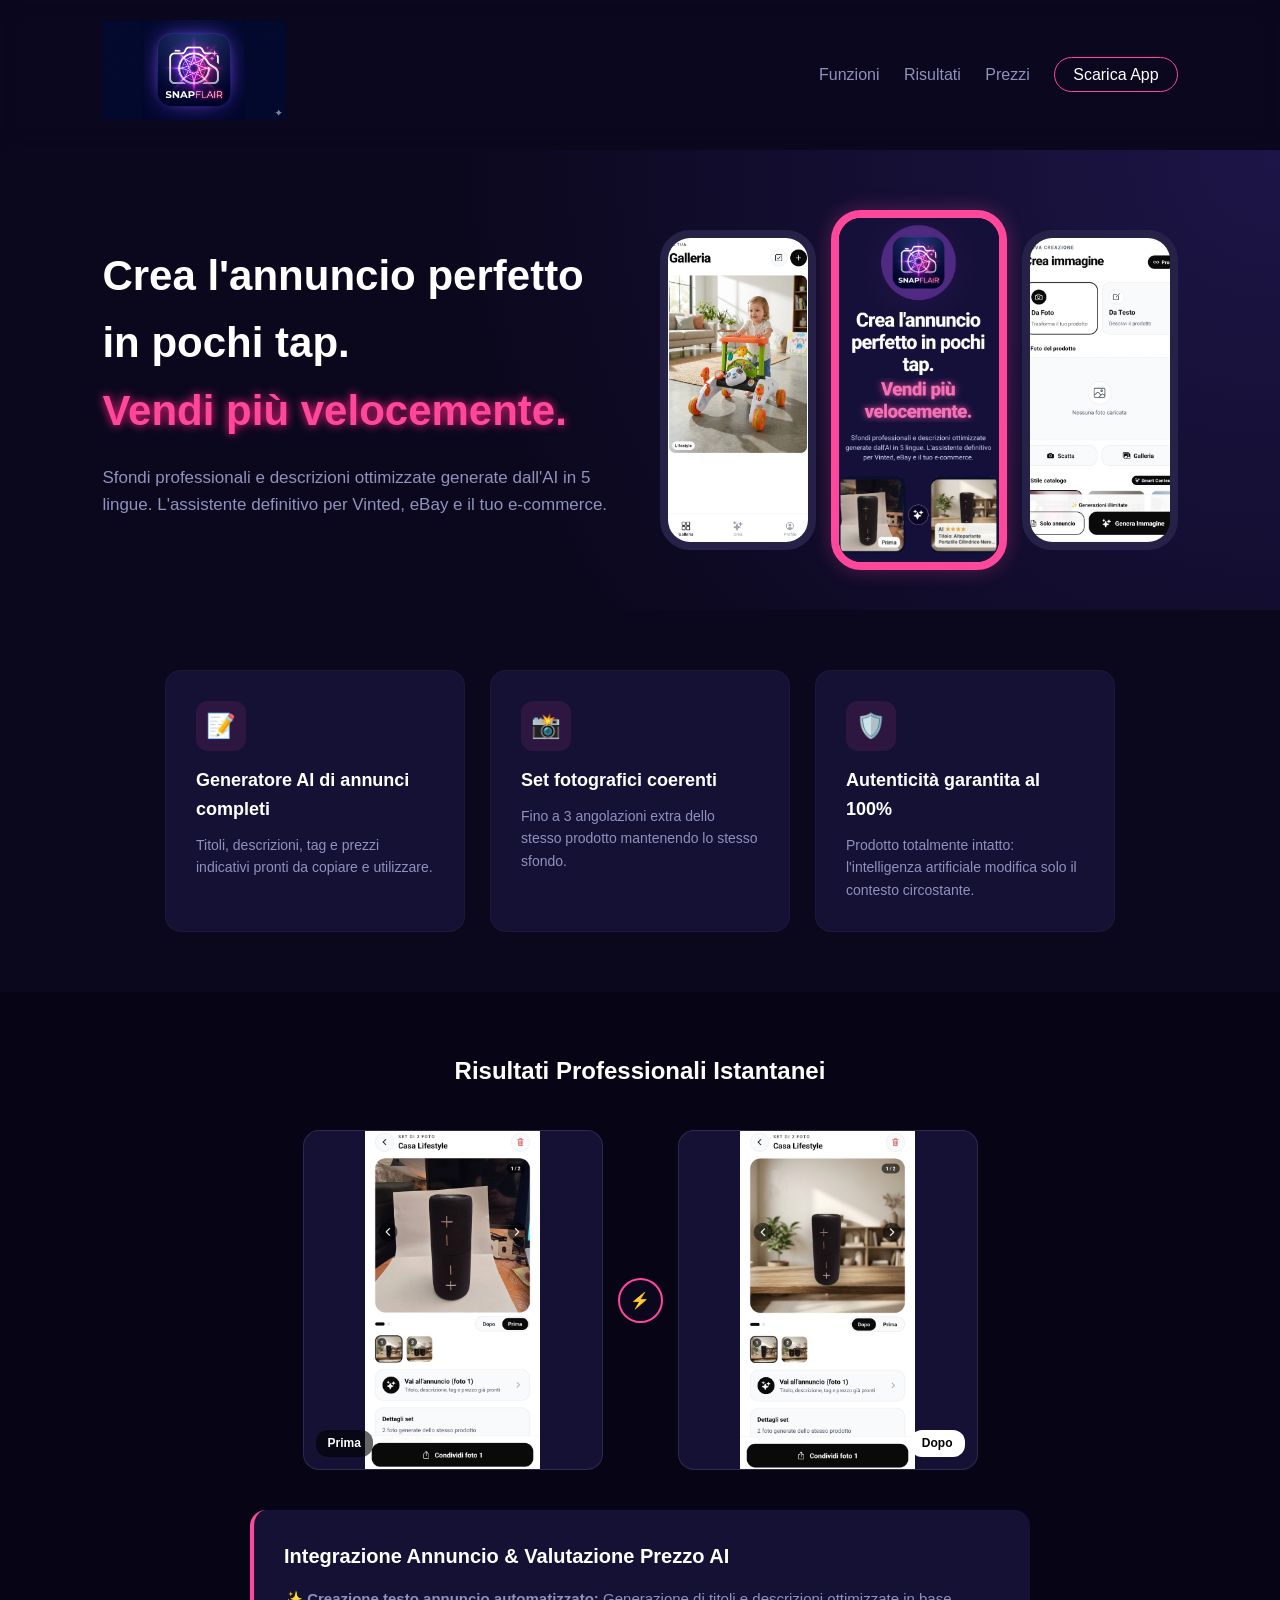
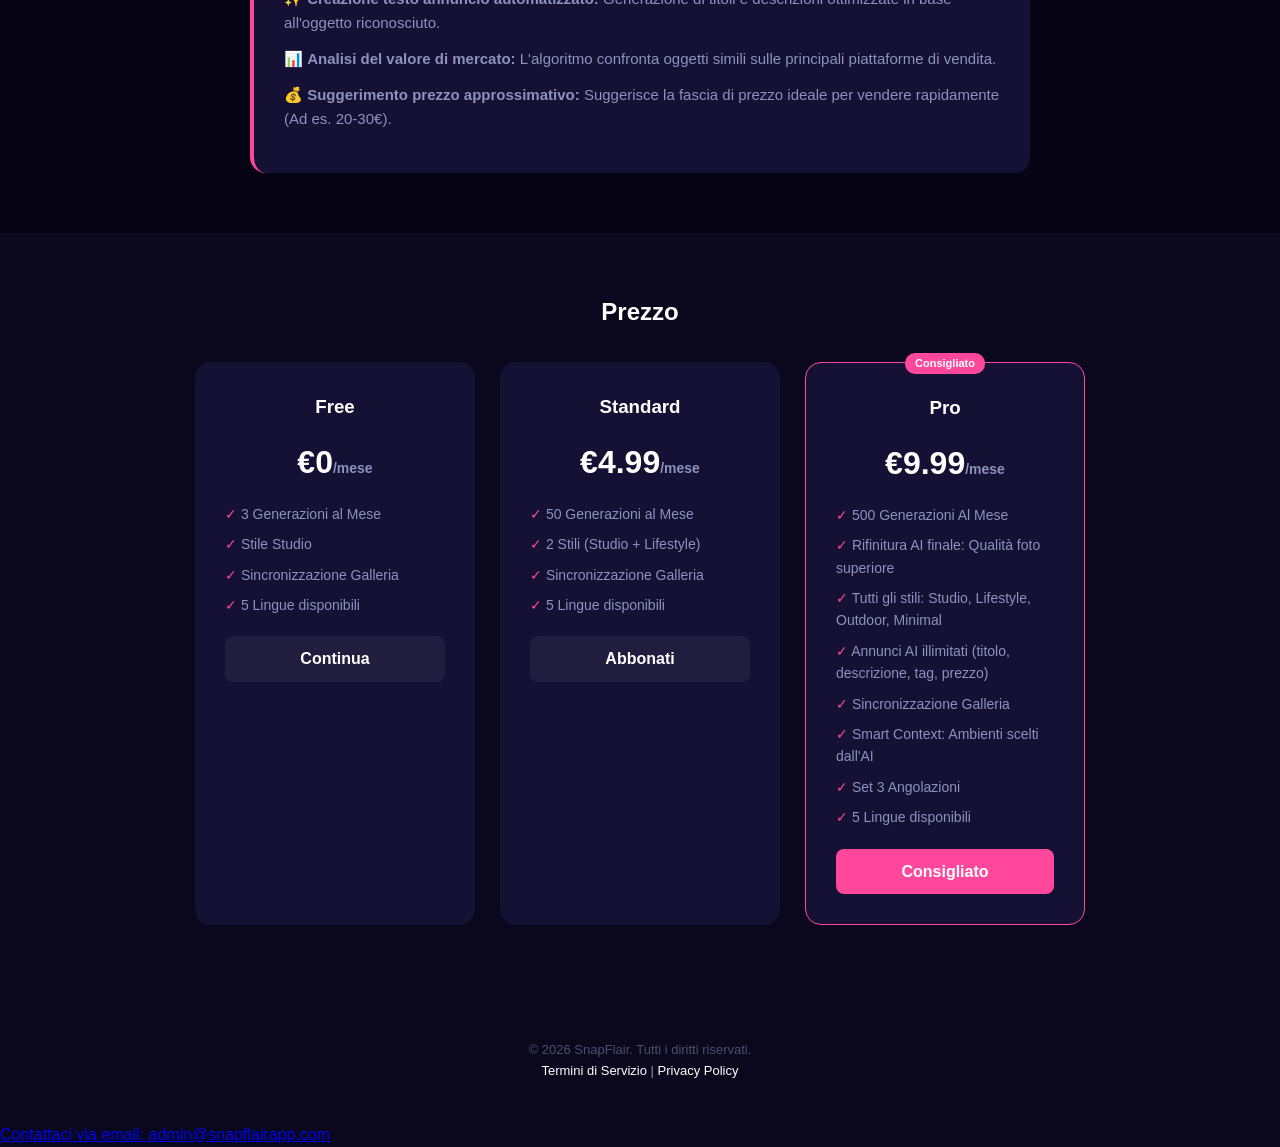
==== index.html @ 3b97357f "Update index.html" ====
<!DOCTYPE html>
<html lang="it">
<head>
    <meta charset="UTF-8">
    <meta name="viewport" content="width=device-width, initial-scale=1.0">
    <title>SnapFlair - Vendi più velocemente</title>
    <link rel="stylesheet" href="style.css">
</head>
<body>

    <!-- Header -->
    <header>
        <div class="logo">
            <img src="1000112872.png" alt="1000112872.png" style="height: 100px; width: auto;">
        </div>
        <nav>
            <a href="#features">Funzioni</a>
            <a href="#showcase">Risultati</a>
            <a href="#pricing">Prezzi</a>
            <a href="https://play.google.com/store/apps/details?id=com.giusepperaimondi.snapflair" target="_blank" rel="noopener noreferrer" class="btn-small">Scarica App</a>
        </nav>
    </header>

    <!-- Hero Section -->
    <section class="hero">
        <div class="hero-container">
            <div class="hero-text">
                <h1>Crea l'annuncio perfetto in pochi tap. <br><span class="neon-text">Vendi più velocemente.</span></h1>
                <p>Sfondi professionali e descrizioni ottimizzate generate dall'AI in 5 lingue. L'assistente definitivo per Vinted, eBay e il tuo e-commerce.</p>
                
                </a>
            </div>
            
            <!-- I tre telefoni in alto (Schermata Crea, Schermata Risultato Prima, Schermata Galleria) -->
            <div class="hero-mockups">
                <div class="phone-mockup side-phone">
                    <img src="Screenshot_20260601_012144_Snapflair.jpg" class="screen-img">
                </div>
                <div class="phone-mockup center-phone">
                    <img src="Screenshot_20260531_074133_Snapflair.jpg" class="screen-img">
                </div>
                <div class="phone-mockup side-phone">
                    <img src="Screenshot_20260531_074256_Snapflair.jpg" class="screen-img">
                </div>
            </div>
        </div>
    </section>

    <!-- Features Section (I tre riquadri delle funzioni) -->
    <section id="features" class="features-section">
        <div class="features-grid">
            <div class="feature-card">
                <div class="icon-wrapper">📝</div>
                <h3>Generatore AI di annunci completi</h3>
                <p>Titoli, descrizioni, tag e prezzi indicativi pronti da copiare e utilizzare.</p>
            </div>
            <div class="feature-card">
                <div class="icon-wrapper">📸</div>
                <h3>Set fotografici coerenti</h3>
                <p>Fino a 3 angolazioni extra dello stesso prodotto mantenendo lo stesso sfondo.</p>
            </div>
            <div class="feature-card">
                <div class="icon-wrapper">🛡️</div>
                <h3>Autenticità garantita al 100%</h3>
                <p>Prodotto totalmente intatto: l'intelligenza artificiale modifica solo il contesto circostante.</p>
            </div>
        </div>
    </section>

    <!-- Showcase Section: Prima / Dopo + Valutazione Prezzo AI -->
    <section id="showcase" class="showcase-section">
        <h2>Risultati Professionali Istantanei</h2>
        
        <div class="interactive-showcase">
            <div class="image-box">
                <span class="label prima">Prima</span>
	        <img src="Screenshot_20260526_015458_Snapflair.jpg" class="comparison-img">
               
            </div>
            <div class="split-divider">⚡</div>
            <div class="image-box">
                <span class="label dopo">Dopo</span>
                <img src="Screenshot_20260526_015502_Snapflair.jpg" class="comparison-img" >
            </div>
        </div>

        <!-- Nuova Sezione richiesta: Integrazione Annuncio e Valutazione Prezzo -->
        <div class="ai-pricing-details">
            <h3>Integrazione Annuncio & Valutazione Prezzo AI</h3>
            <ul>
                <li>✨ <strong>Creazione testo annuncio automatizzato:</strong> Generazione di titoli e descrizioni ottimizzate in base all'oggetto riconosciuto.</li>
                <li>📊 <strong>Analisi del valore di mercato:</strong> L'algoritmo confronta oggetti simili sulle principali piattaforme di vendita.</li>
                <li>💰 <strong>Suggerimento prezzo approssimativo:</strong> Suggerisce la fascia di prezzo ideale per vendere rapidamente (Ad es. 20-30€).</li>
            </ul>
        </div>
    </section>

    <!-- Pricing Section -->
    <section id="pricing" class="pricing-section">
        <h2>Prezzo</h2>
        <div class="pricing-container">
            <div class="price-card">
                <h3>Free</h3>
                <div class="price">€0<span>/mese</span></div>
                <ul>
                    <li>3 Generazioni al Mese</li>
                    <li>Stile Studio</li>
		    
		    <li>Sincronizzazione Galleria</li>
		    <li>5 Lingue disponibili</li>
                </ul>
                <a href="https://play.google.com/store/apps/details?id=com.giusepperaimondi.snapflair" target="_blank" class="btn-secondary">Continua</a>
            </div>
	     
        <div class="price-card">
            <h3>Standard</h3>
            <div class="price">€4.99<span>/mese</span></div>
            <ul>
                <li>50 Generazioni al Mese</li>
                <li>2 Stili (Studio + Lifestyle)</li>
                
               
                <li>Sincronizzazione Galleria</li>
		<li>5 Lingue disponibili</li>
            </ul>
            <a href="https://buy.stripe.com/00w7sN7SWbJi01A9404Ni01" target="_blank" class="btn-secondary">Abbonati</a>
        </div>
            <div class="price-card popular">
                <span class="badge">Consigliato</span>
                <h3>Pro</h3>
                <div class="price">€9.99<span>/mese</span></div>
                <ul>
                    <li>500 Generazioni Al Mese</li>
                    <li>Rifinitura AI finale: Qualità foto superiore</li>
                    <li>Tutti gli stili: Studio, Lifestyle, Outdoor, Minimal</li>
		    <li>Annunci AI illimitati (titolo, descrizione, tag, prezzo)</li>
		    <li>Sincronizzazione Galleria</li>
		    <li>Smart Context: Ambienti scelti dall'AI</li>
	 	    <li>Set 3 Angolazioni</li>
 		    <li>5 Lingue disponibili</li>



                </ul>
                <a href="https://buy.stripe.com/fZucN71uyeVu9Cacgc4Ni00" target="_blank" class="btn-primary">Consigliato</a>
            </div>
        </div>
    </section>

    <footer>
     
        <p class="copyright">&copy; 2026 SnapFlair. Tutti i diritti riservati.</p>
		  <!-- Sezione Link Legali -->
        <div c<div class="footer-links">
            <a href="https://peppe230786-cell.github.io/snapflair-home-page/terms.html">Termini di Servizio</a> | <a href="https://peppe230786-cell.github.io/snapflair-home-page/privacy.html">Privacy Policy</a>
                    </div>

    </footer>
<a href="mailto:admin@snapflairapp.com">Contattaci via email: admin@snapflairapp.com</a>

</body>
</html>
---- style.css ----
* {
    margin: 0;
    padding: 0;
    box-sizing: border-box;
    font-family: 'Segoe UI', Roboto, Helvetica, sans-serif;
}

:root {
    --bg-dark: #0b081e;
    --bg-card: #151135;
    --neon-pink: #ff479c;
    --neon-glow: #ff1f87;
    --text-white: #ffffff;
    --text-muted: #8e92bc;
}

body {
    background-color: var(--bg-dark);
    color: var(--text-white);
    line-height: 1.6;
}

/* Header */
header {
    display: flex;
    justify-content: space-between;
    align-items: center;
    padding: 20px 8%;
    background: rgba(11, 8, 30, 0.9);
    backdrop-filter: blur(10px);
    position: sticky;
    top: 0;
    z-index: 100;
}

.logo {
    font-size: 22px;
    font-weight: 800;
}

.logo span { color: var(--neon-pink); }

nav a {
    margin-left: 20px;
    text-decoration: none;
    color: var(--text-muted);
    font-weight: 500;
}

/* Bottoni */
.btn-small {
    padding: 8px 18px;
    border: 1.5px solid var(--neon-pink);
    border-radius: 20px;
    color: white;
    text-decoration: none;
}

.btn-google {
    display: inline-flex;
    align-items: center;
    gap: 10px;
    padding: 14px 30px;
    border: 1.5px solid var(--neon-pink);
    background: transparent;
    color: white;
    text-decoration: none;
    font-weight: 600;
    border-radius: 25px;
    margin-top: 20px;
}

/* Hero Section */
.hero {
    padding: 60px 8% 40px;
    background: radial-gradient(circle at top right, #1d1547 0%, var(--bg-dark) 60%);
}

.hero-container {
    display: flex;
    align-items: center;
    justify-content: space-between;
    gap: 40px;
    flex-wrap: wrap;
}

.hero-text { flex: 1; min-width: 300px; }

.hero h1 { font-size: 42px; font-weight: 800; margin-bottom: 20px; }

.neon-text {
    color: var(--neon-pink);
    text-shadow: 0 0 10px var(--neon-glow);
}

.hero p { color: var(--text-muted); font-size: 17px; margin-bottom: 20px; }

/* Telefoni Mockup */
.hero-mockups {
    display: flex;
    align-items: center;
    gap: 15px;
    flex: 1;
    justify-content: center;
    min-width: 320px;
}

.phone-mockup {
    background: #000;
    border: 8px solid #252147;
    border-radius: 30px;
    width: 160px;
    height: 320px;
    display: flex;
    align-items: center;
    justify-content: center;
    font-size: 12px;
    color: var(--text-muted);
}

.center-phone {
    width: 180px;
    height: 360px;
    border-color: var(--neon-pink);
    box-shadow: 0 0 20px rgba(255, 71, 156, 0.3);
}

/* Card Funzioni */
.features-section { padding: 60px 8%; }

.features-grid {
    display: flex;
    justify-content: center;
    gap: 25px;
    flex-wrap: wrap;
}

.feature-card {
    background: var(--bg-card);
    border-radius: 16px;
    padding: 30px;
    width: 300px;
    border: 1px solid rgba(255, 255, 255, 0.03);
}

.icon-wrapper {
    font-size: 24px;
    background: rgba(255, 71, 156, 0.1);
    width: 50px;
    height: 50px;
    display: flex;
    align-items: center;
    justify-content: center;
    border-radius: 12px;
    margin-bottom: 15px;
}

.feature-card h3 { margin-bottom: 10px; font-size: 18px; }

.feature-card p { color: var(--text-muted); font-size: 14px; }

/* Showcase (Prima / Dopo) */
.showcase-section {
    padding: 60px 8%;
    background: #070515;
    text-align: center;
}

.showcase-section h2 { margin-bottom: 40px; }

.interactive-showcase {
    display: flex;
    align-items: center;
    justify-content: center;
    gap: 15px;
    margin-bottom: 40px;
    flex-wrap: wrap;
}

.image-box {
    position: relative;
    width: 300px;
    height: 340px;
    border-radius: 16px;
    overflow: hidden;
    background: var(--bg-card);
    border: 1px solid rgba(255, 255, 255, 0.1);
}

.placeholder-img {
    width: 100%;
    height: 100%;
    display: flex;
    align-items: center;
    justify-content: center;
    color: var(--text-muted);
    font-size: 14px;
    padding: 20px;
}

.label {
    position: absolute;
    bottom: 12px;
    padding: 4px 12px;
    border-radius: 12px;
    font-size: 12px;
    font-weight: bold;
}

.label.prima { background: rgba(0,0,0,0.6); left: 12px; }
.label.dopo { background: white; color: black; right: 12px; }

.comparison-img{
    width: 100%;
    height: 100%;
    object-fit: contain;
    border-radius: 16px;
}

.split-divider {
    width: 45px;
    height: 45px;
    background: var(--bg-dark);
    border: 2px solid var(--neon-pink);
    border-radius: 50%;
    display: flex;
    align-items: center;
    justify-content: center;
}

/* Sezione Dettagli Prezzo IA */
.ai-pricing-details {
    max-width: 780px;
    margin: 0 auto;
    background: var(--bg-card);
    border-radius: 16px;
    padding: 30px;
    text-align: left;
    border-left: 4px solid var(--neon-pink);
}

.ai-pricing-details h3 { margin-bottom: 15px; font-size: 20px; }

.ai-pricing-details ul { list-style: none; }

.ai-pricing-details ul li {
    margin-bottom: 12px;
    color: var(--text-muted);
    font-size: 15px;
}

/* Pricing Section */
.pricing-section { padding: 60px 8%; text-align: center; }

.pricing-section h2 { margin-bottom: 30px; }

.pricing-container {
    display: flex;
    justify-content: center;
    gap: 25px;
    flex-wrap: wrap;
}

.price-card {
    background: var(--bg-card);
    padding: 30px;
    border-radius: 16px;
    width: 280px;
    position: relative;
}

.price-card.popular { border: 1.5px solid var(--neon-pink); }

.badge {
    position: absolute;
    top: -10px;
    left: 50%;
    transform: translateX(-50%);
    background: var(--neon-pink);
    padding: 2px 10px;
    font-size: 11px;
    border-radius: 10px;
    font-weight: bold;
}

.price { font-size: 32px; font-weight: 700; margin: 15px 0; }

.price span { font-size: 14px; color: var(--text-muted); }

.price-card ul { list-style: none; text-align: left; margin-bottom: 20px; font-size: 14px; }

.price-card ul li { margin-bottom: 8px; color: var(--text-muted); }

.price-card ul li::before { content: "✓ "; color: var(--neon-pink); }

.btn-secondary {
    display: block;
    background: rgba(255,255,255,0.05);
    color: white;
    padding: 10px;
    text-decoration: none;
    border-radius: 8px;
    font-weight: 600;
}

.btn-primary {
    display: block;
    background: var(--neon-pink);
    color: white;
    padding: 10px;
    text-decoration: none;
    border-radius: 8px;
    font-weight: 600;
}

/* Footer */
footer { text-align: center; padding: 40px 8%; color: var(--text-muted); font-size: 13px; }

footer a { color: var(--text-white); text-decoration: none; }

.copyright { margin-top: 15px; opacity: 0.5; }

.screen-img {
    width: 100%;
    height: 100%;
    object-fit: cover;
    object-position: top;
    border-radius: 22px; 
}
/* Stile per i link legali nel Footer */
.legal-links {
    margin-top: 10px;
    display: flex;
    justify-content: center;
    gap: 20px; /* Distanza tra i due link */
}

.legal-links a {
    color: var(--text-muted); /* Usa lo stesso colore opaco del tuo testo */
    text-decoration: none;
    font-size: 13px;
    transition: color 0.3s ease;
}

.legal-links a:hover {
    color: var(--neon-pink); /* Cambia colore quando ci passi sopra con il mouse */
    text-decoration: underline;
}
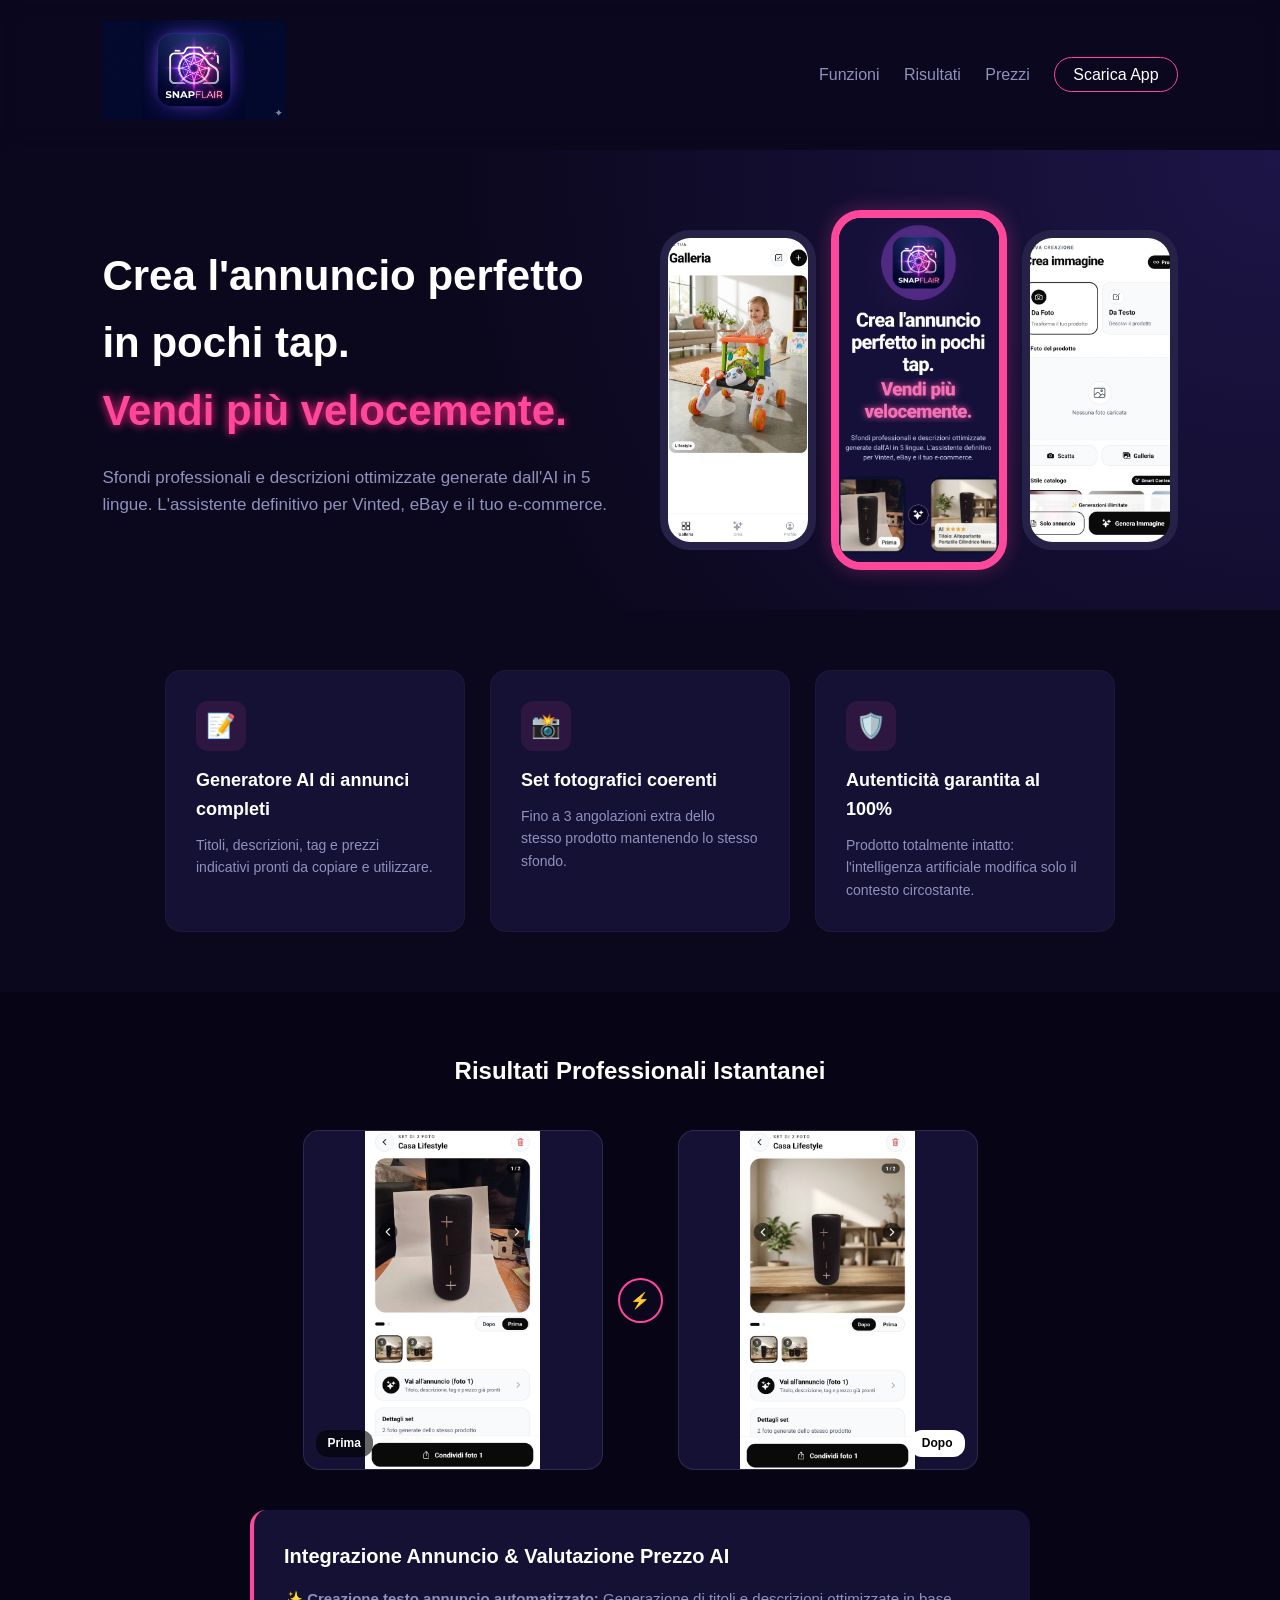
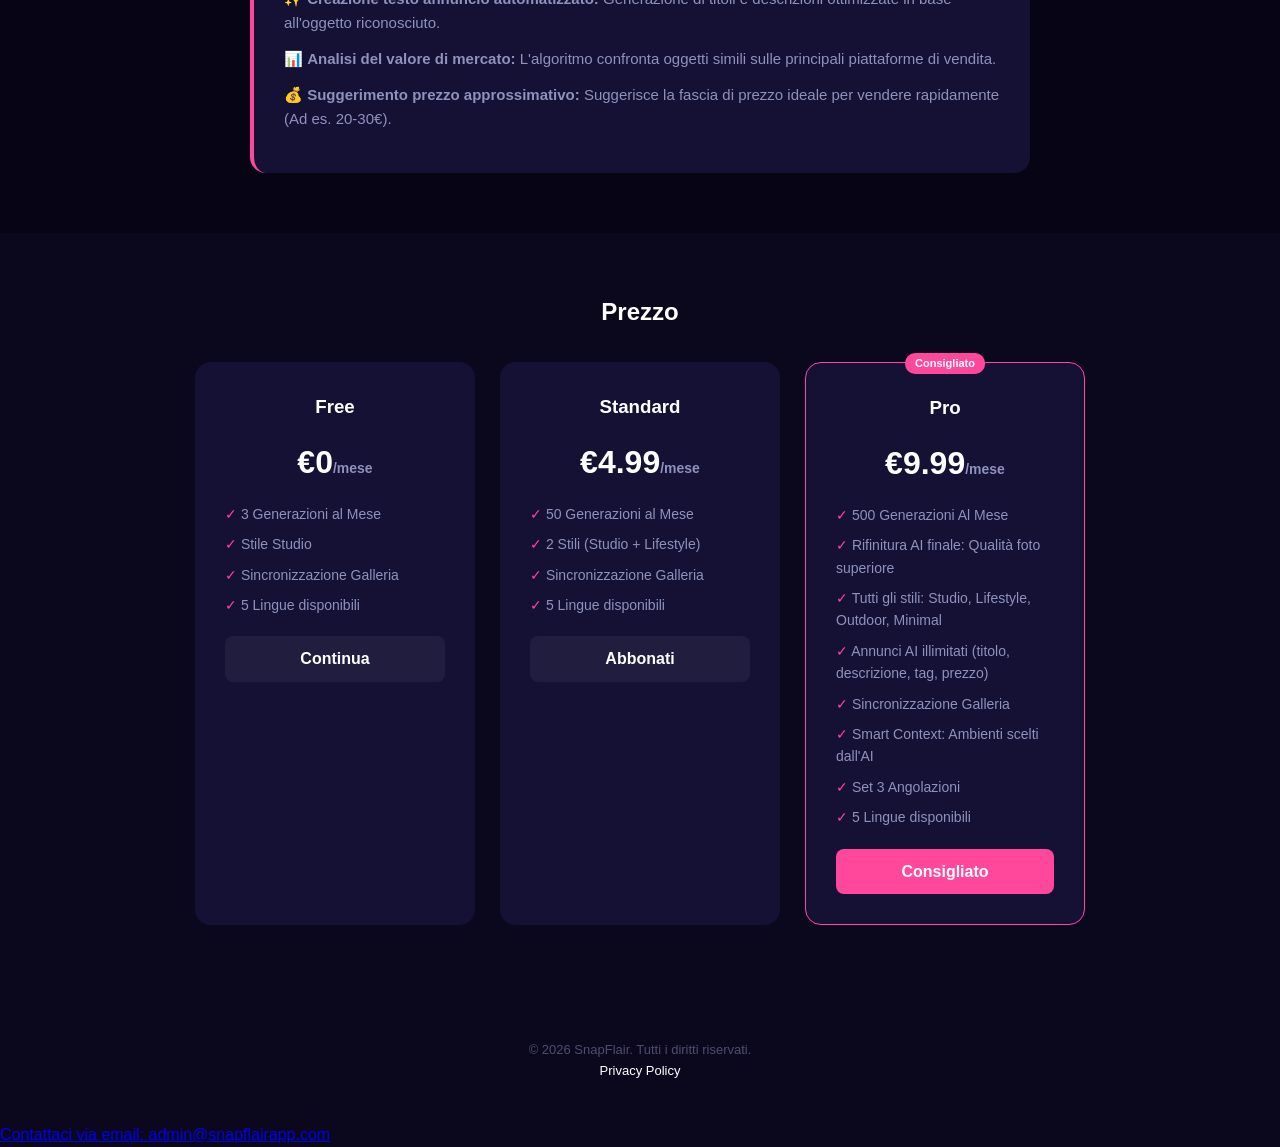
==== commit 03d432a1: "Update index.html" ====
--- a/index.html
+++ b/index.html
@@ -152,7 +152,7 @@
         <p class="copyright">&copy; 2026 SnapFlair. Tutti i diritti riservati.</p>
 		  <!-- Sezione Link Legali -->
         <div c<div class="footer-links">
-            <a href="https://peppe230786-cell.github.io/snapflair-home-page/terms.html">Termini di Servizio</a> | <a href="https://peppe230786-cell.github.io/snapflair-home-page/privacy.html">Privacy Policy</a>
+            <a href="https://github.com/peppe230786-cell/Snapflair-Page/blob/main/terms.html</a> | <a href="https://github.com/peppe230786-cell/Snapflair-Page/commit/60ae680cccc7706c38e593fe08620ed4c5ba633d">Privacy Policy</a>
                     </div>
 
     </footer>
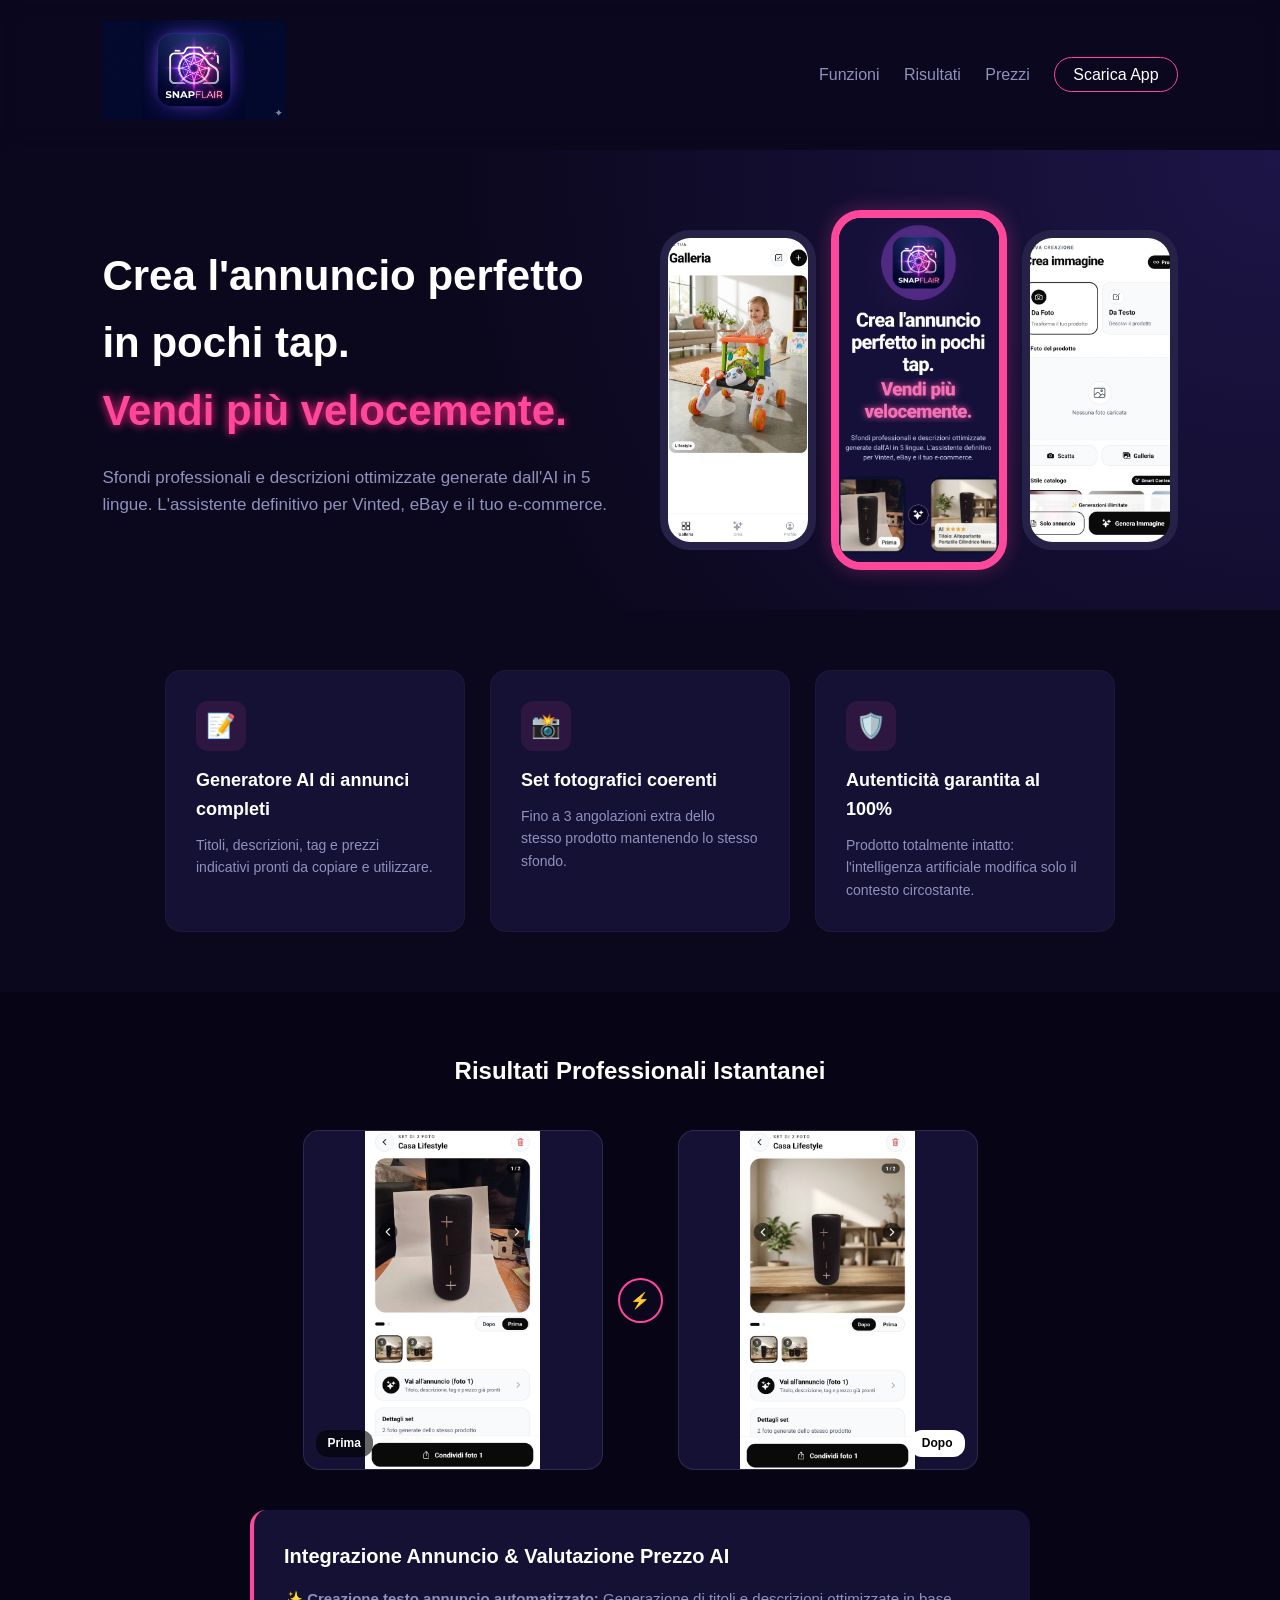
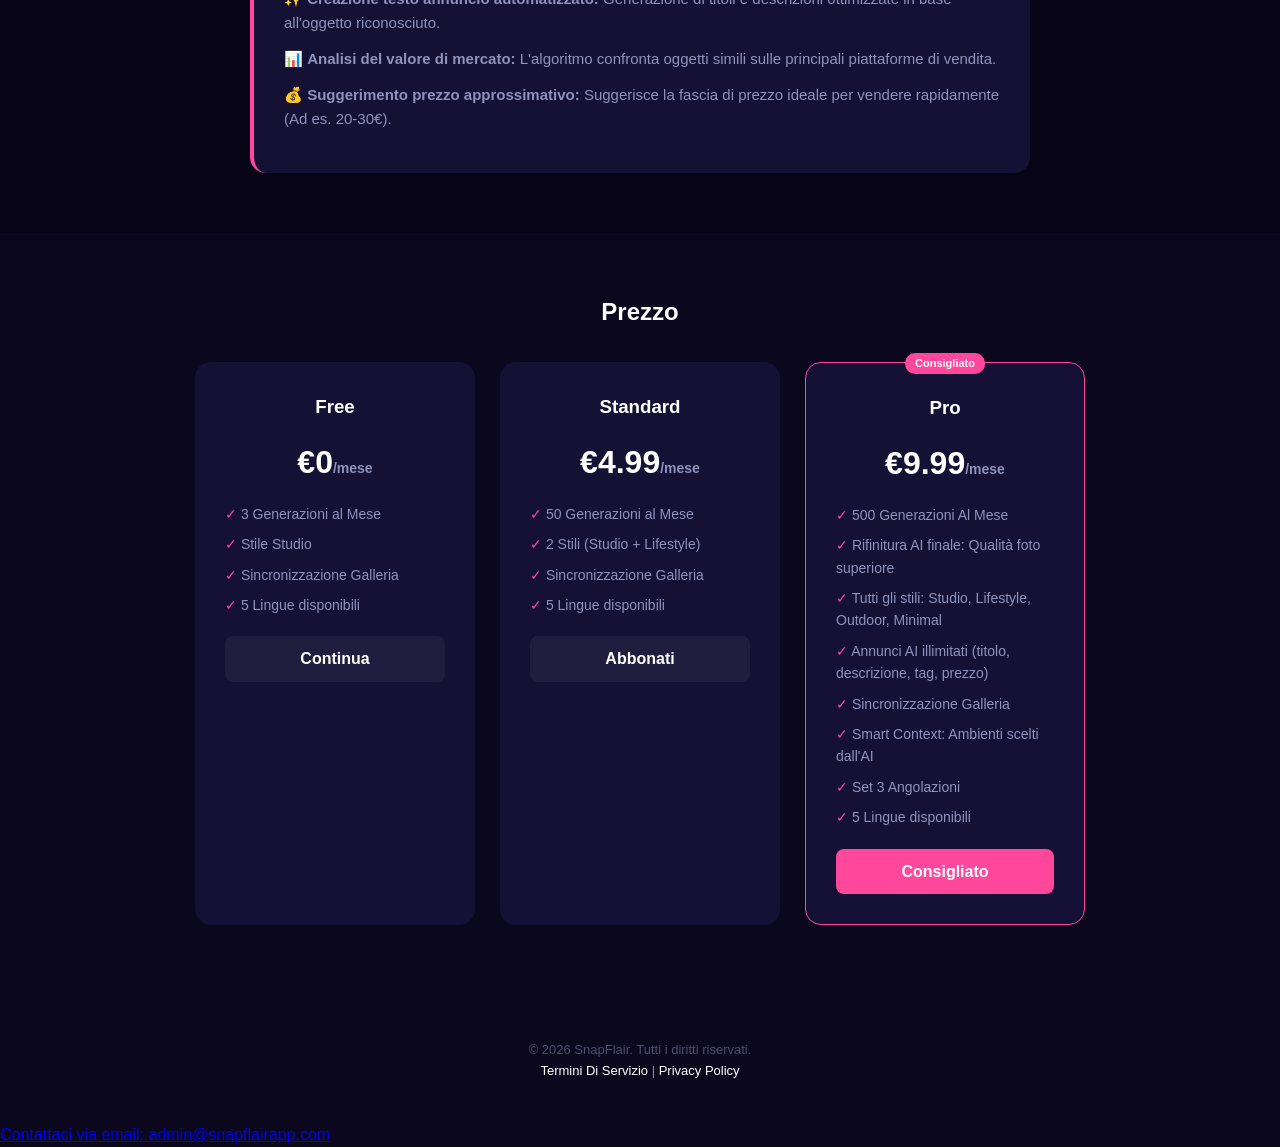
==== commit f4775f36: "Update index.html" ====
--- a/index.html
+++ b/index.html
@@ -152,7 +152,7 @@
         <p class="copyright">&copy; 2026 SnapFlair. Tutti i diritti riservati.</p>
 		  <!-- Sezione Link Legali -->
         <div c<div class="footer-links">
-            <a href="https://github.com/peppe230786-cell/Snapflair-Page/blob/main/terms.html</a> | <a href="https://github.com/peppe230786-cell/Snapflair-Page/commit/60ae680cccc7706c38e593fe08620ed4c5ba633d">Privacy Policy</a>
+            <a href="https://github.com/peppe230786-cell/Snapflair-Page/blob/main/terms.html">Termini Di Servizio</a> | <a href="https://github.com/peppe230786-cell/Snapflair-Page/commit/60ae680cccc7706c38e593fe08620ed4c5ba633d">Privacy Policy</a>
                     </div>
 
     </footer>
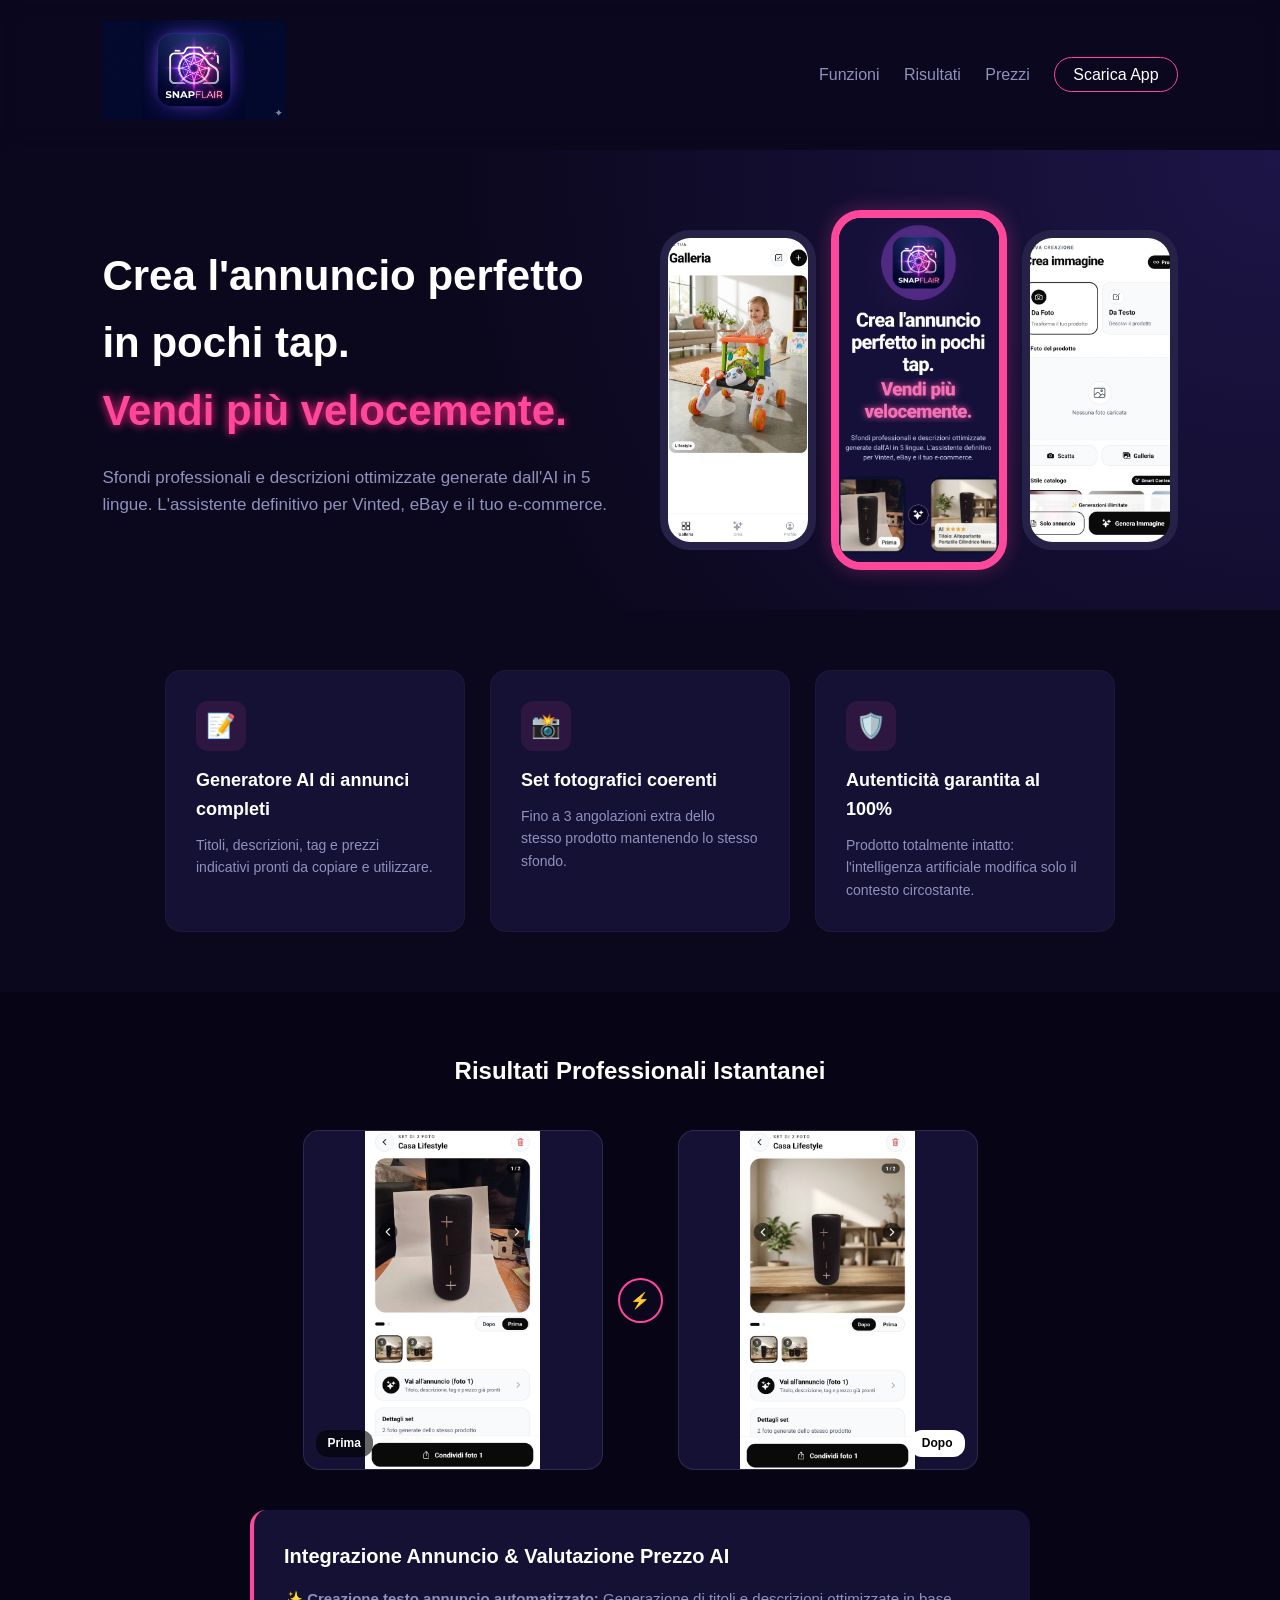
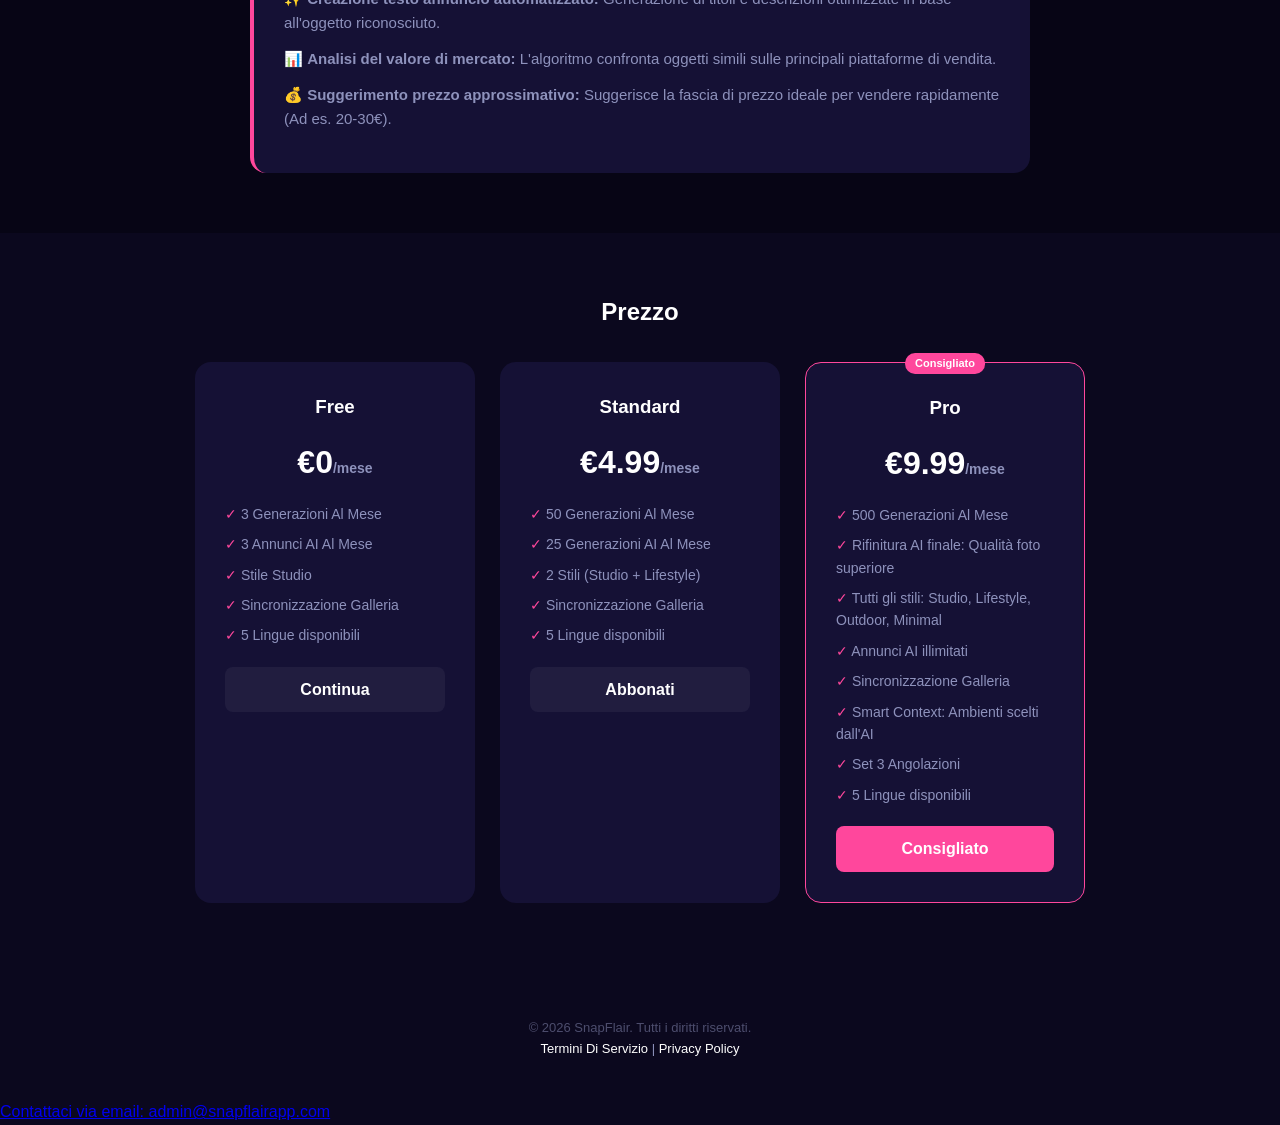
==== commit bba19f06: "Update index.html" ====
--- a/index.html
+++ b/index.html
@@ -103,9 +103,9 @@
                 <h3>Free</h3>
                 <div class="price">€0<span>/mese</span></div>
                 <ul>
-                    <li>3 Generazioni al Mese</li>
-                    <li>Stile Studio</li>
-		    
+                    <li>3 Generazioni Al Mese</li>
+                    <li>3 Annunci AI Al Mese</li>
+		    <li>Stile Studio</li>
 		    <li>Sincronizzazione Galleria</li>
 		    <li>5 Lingue disponibili</li>
                 </ul>
@@ -116,10 +116,10 @@
             <h3>Standard</h3>
             <div class="price">€4.99<span>/mese</span></div>
             <ul>
-                <li>50 Generazioni al Mese</li>
+                <li>50 Generazioni Al Mese</li>
+                <li>25 Generazioni AI Al Mese</li>
                 <li>2 Stili (Studio + Lifestyle)</li>
-                
-               
+              
                 <li>Sincronizzazione Galleria</li>
 		<li>5 Lingue disponibili</li>
             </ul>
@@ -133,7 +133,7 @@
                     <li>500 Generazioni Al Mese</li>
                     <li>Rifinitura AI finale: Qualità foto superiore</li>
                     <li>Tutti gli stili: Studio, Lifestyle, Outdoor, Minimal</li>
-		    <li>Annunci AI illimitati (titolo, descrizione, tag, prezzo)</li>
+		    <li>Annunci AI illimitati</li>
 		    <li>Sincronizzazione Galleria</li>
 		    <li>Smart Context: Ambienti scelti dall'AI</li>
 	 	    <li>Set 3 Angolazioni</li>
@@ -152,7 +152,7 @@
         <p class="copyright">&copy; 2026 SnapFlair. Tutti i diritti riservati.</p>
 		  <!-- Sezione Link Legali -->
         <div c<div class="footer-links">
-            <a href="https://github.com/peppe230786-cell/Snapflair-Page/blob/main/terms.html">Termini Di Servizio</a> | <a href="https://github.com/peppe230786-cell/Snapflair-Page/commit/60ae680cccc7706c38e593fe08620ed4c5ba633d">Privacy Policy</a>
+            <a href="terms.html">Termini Di Servizio</a> | <a href="privacy.html">Privacy Policy</a>
                     </div>
 
     </footer>
